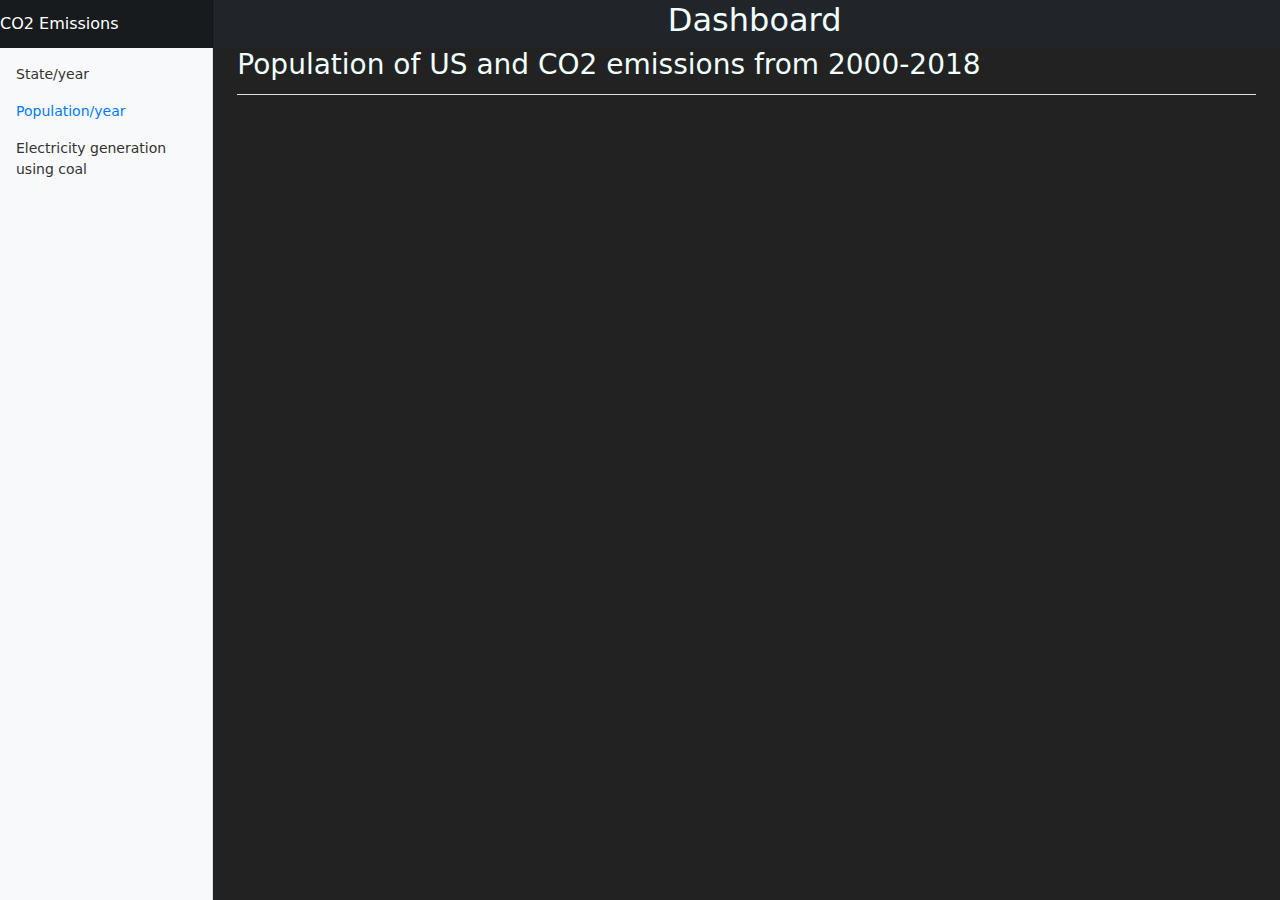
==== barPlot.html @ dfd96852 "Added line chart" ====
<!doctype html>
<html lang="en">

<head>
    <meta charset="utf-8">
    <meta name="viewport" content="width=device-width, initial-scale=1, shrink-to-fit=no">
    <meta name="description" content="">
    <meta name="author" content="">

    <link rel="stylesheet" href="./libs/css/bootstrap.min.css">
    <script src="./libs/js/bootstrap.bundle.min.js"></script>
    <script src="./libs/js/d3.min.js"></script>
    <script src="./libs/js/d3_topo.min.js"></script>

    <link rel="stylesheet" href="./style.css">
    <title>CO2 Emissions</title>
</head>

<body>
    <nav class="navbar navbar-dark sticky-top bg-dark flex-md-nowrap p-0">
        <a class="navbar-brand col-sm-3 col-md-2 mr-0" href="#">CO2 Emissions</a>
        <h1 class="h2">Dashboard</h1>
        <h3></h3>
    </nav>

    <div class="container-fluid">
        <div class="row">
            <nav class="col-md-3 col-lg-2 d-md-block bg-light sidebar collapse">
                <div class="sidebar-sticky">
                    <ul class="nav flex-column">
                        <li class="nav-item">
                            <a class="nav-link" href="/index.html">
                                State/year
                            </a>
                        </li>
                        <li class="nav-item">
                            <a class="nav-link active" href="/barPlot.html">
                                Population/year
                            </a>
                        </li>
                        <li class="nav-item">
                            <a class="nav-link" href="/lineChart.html">
                                Electricity generation using coal
                            </a>
                        </li>
                    </ul>
                </div>
            </nav>

            <main role="main" class="col-md-9 ms-sm-auto col-lg-10 px-md-4">
                <div
                    class="d-flex justify-content-start flex-wrap flex-md-nowrap align-items-center pb-1 mb-2 pl-4 border-bottom">
                    <h3>Population of US and CO2 emissions from 2000-2018</h3>
                </div>

                <svg id="bar"></svg>

            </main>
        </div>
    </div>

    <script src="./scripts/barPlotScript.js"></script>
    <div id="tooltip"></div>
</body>

</html>
---- style.css ----
body {
    background-color: #222222;
    color: azure;
}

body {
    font-size: .875rem;
}

.feather {
    width: 16px;
    height: 16px;
    vertical-align: text-bottom;
}

/*
   * Sidebar
   */

.sidebar {
    position: fixed;
    top: 10;
    bottom: 0;
    left: 0;
    /* z-index: 100; */
    /* Behind the navbar */
    padding: 0;
    box-shadow: inset -1px 0 0 rgba(0, 0, 0, .1);
}

.sidebar-sticky {
    position: -webkit-sticky;
    position: sticky;
    top: 48px;
    /* Height of navbar */
    height: calc(100vh - 48px);
    padding-top: .5rem;
    overflow-x: hidden;
    overflow-y: auto;
    /* Scrollable contents if viewport is shorter than content. */
}

.sidebar .nav-link {
    font-weight: 500;
    color: #333;
}

.sidebar .nav-link .feather {
    margin-right: 4px;
    color: #999;
}

.sidebar .nav-link.active {
    color: #007bff;
}

.sidebar .nav-link:hover .feather,
.sidebar .nav-link.active .feather {
    color: inherit;
}

.sidebar-heading {
    font-size: .75rem;
    text-transform: uppercase;
}

/*
   * Navbar
   */

.navbar-brand {
    padding-top: .75rem;
    padding-bottom: .75rem;
    font-size: 1rem;
    background-color: rgba(0, 0, 0, .25);
    box-shadow: inset -1px 0 0 rgba(0, 0, 0, .25);
}

.navbar .form-control {
    padding: .75rem 1rem;
    border-width: 0;
    border-radius: 0;
}

.form-control-dark {
    color: #fff;
    background-color: rgba(255, 255, 255, .1);
    border-color: rgba(255, 255, 255, .1);
}

.form-control-dark:focus {
    border-color: transparent;
    box-shadow: 0 0 0 3px rgba(255, 255, 255, .25);
}

/*
   * Utilities
   */

.border-top {
    border-top: 1px solid #e5e5e5;
}

.border-bottom {
    border-bottom: 1px solid #e5e5e5;
}


path.geoPath {
    stroke-width: .4px;
    stroke: black
}

path.geoPath:hover {
    opacity: .6;
    stroke: black;
    stroke-width: 1.5px;
}

#tooltip {
    color: black;
    position: absolute;
    opacity: 0;
    top: 0;
    left: 0;
    width: auto;
    padding: 10px;
    background: white;
    font-family: sans-serif;
    font-size: medium;
    border-radius: 10px;
    line-height: 1;
}

.line1 {
    fill: none;
    stroke-width: 4px;
    stroke: orangered;
    fill-opacity: 40%;
}

.axis {
    fill: none;
    font-size: 12pt;
    font-weight: lighter;
    stroke-width: 1px;
    stroke: azure;
    fill-opacity: 60%;
}

.chartTitle {
    font-weight: lighter;
    stroke-width: 1.5px;
    stroke: azure;
    font-size: 15pt;

}
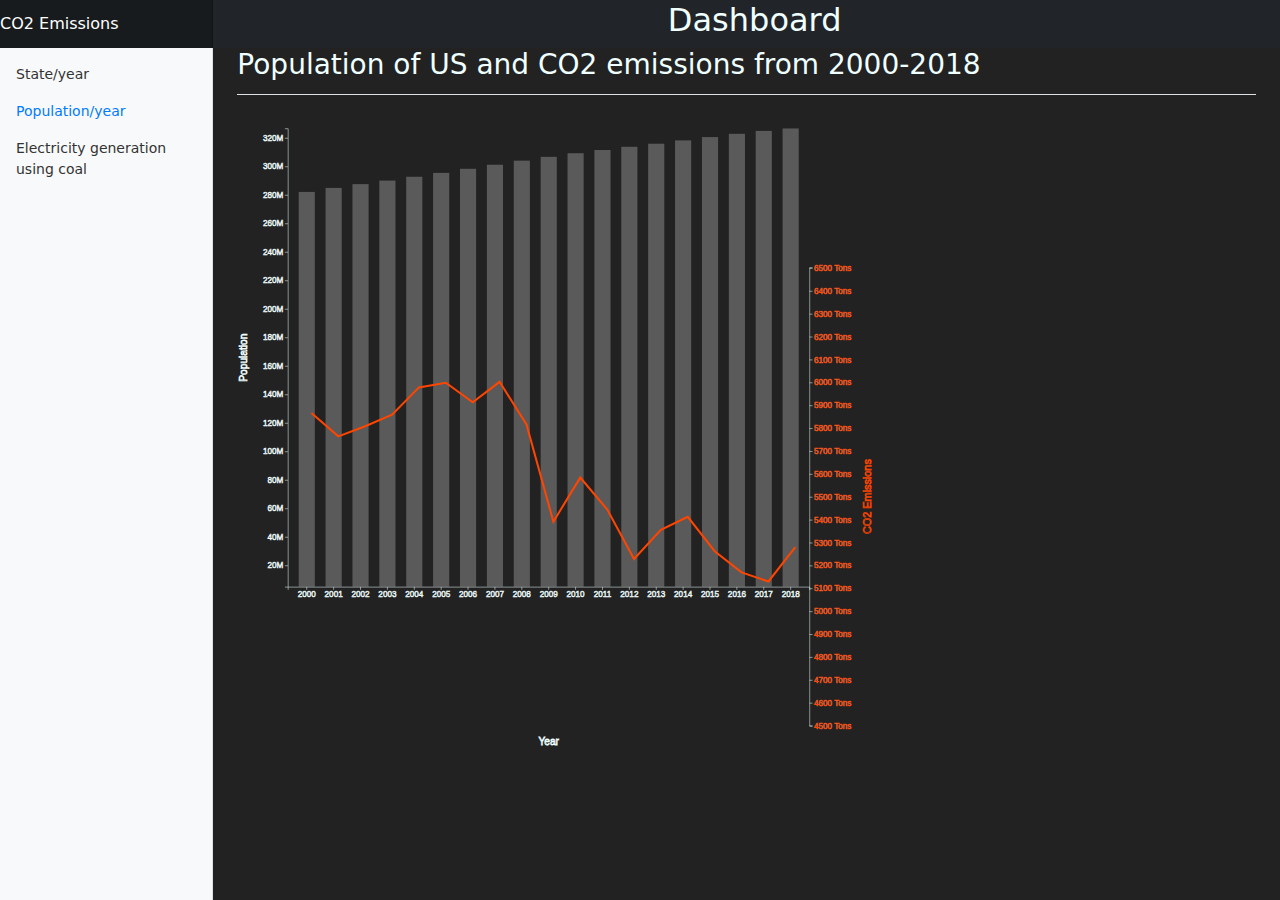
==== commit dfbbb1b0: "Adjusted redirect links" ====
--- a/barPlot.html
+++ b/barPlot.html
@@ -29,17 +29,17 @@
                 <div class="sidebar-sticky">
                     <ul class="nav flex-column">
                         <li class="nav-item">
-                            <a class="nav-link" href="/index.html">
+                            <a class="nav-link" href="index.html">
                                 State/year
                             </a>
                         </li>
                         <li class="nav-item">
-                            <a class="nav-link active" href="/barPlot.html">
+                            <a class="nav-link active" href="#">
                                 Population/year
                             </a>
                         </li>
                         <li class="nav-item">
-                            <a class="nav-link" href="/lineChart.html">
+                            <a class="nav-link" href="lineChart.html">
                                 Electricity generation using coal
                             </a>
                         </li>
--- a/style.css
+++ b/style.css
@@ -148,10 +148,32 @@
     fill-opacity: 60%;
 }
 
+.rightAxis {
+    fill: none;
+    font-size: 12pt;
+    font-weight: lighter;
+    stroke-width: 1px;
+    stroke: orangered;
+    fill-opacity: 60%;
+}
+
 .chartTitle {
     font-weight: lighter;
     stroke-width: 1.5px;
     stroke: azure;
     font-size: 15pt;
 
+}
+
+.rightChartTitle {
+    font-weight: lighter;
+    stroke-width: 1.5px;
+    stroke: orangered;
+    font-size: 16pt;
+
+}
+
+.bar {
+    fill: gray;
+    opacity: 0.6;
 }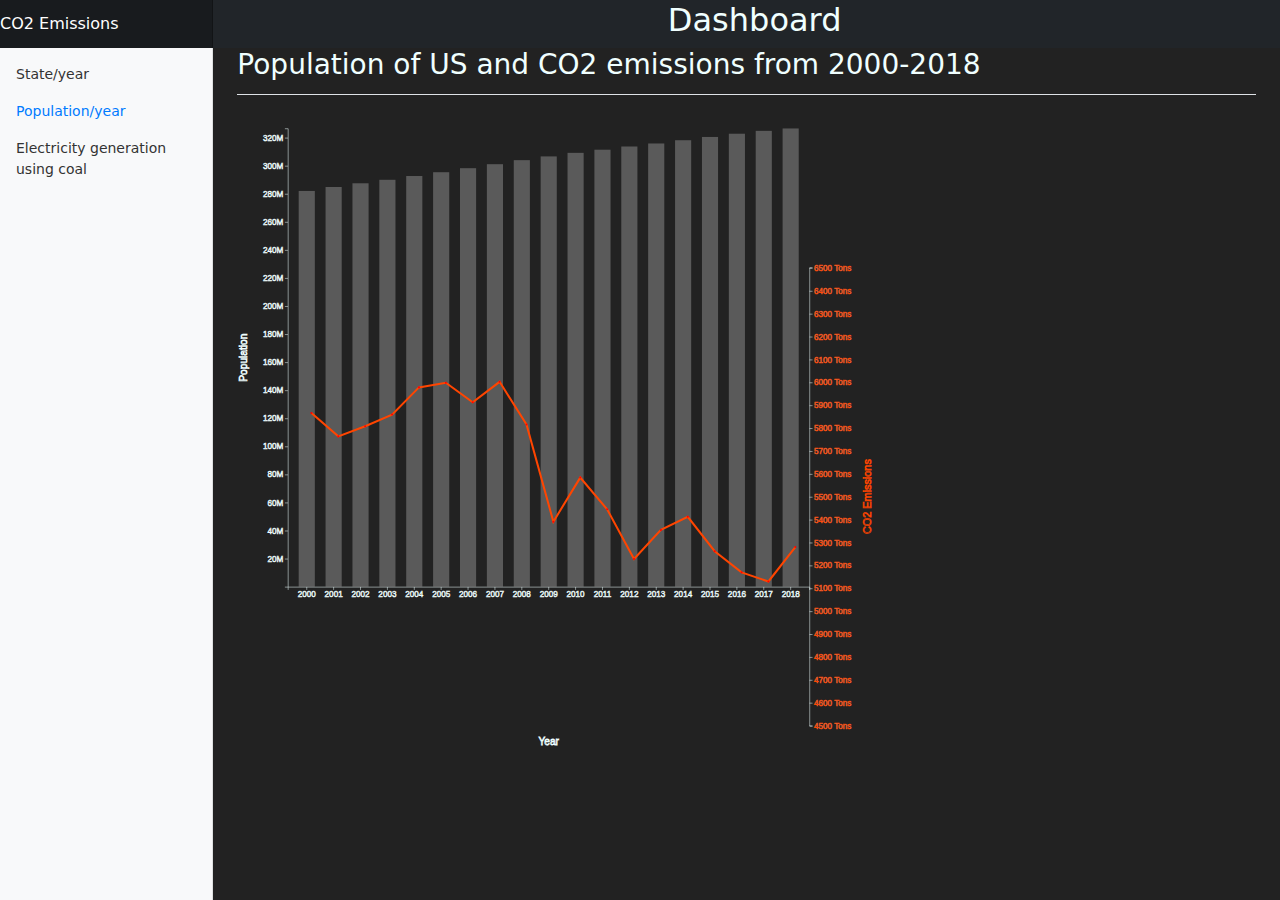
==== commit 603e8419: "Added styling" ====
--- a/barPlot.html
+++ b/barPlot.html
@@ -17,6 +17,8 @@
 </head>
 
 <body>
+    <div id="tooltip"></div>
+
     <nav class="navbar navbar-dark sticky-top bg-dark flex-md-nowrap p-0">
         <a class="navbar-brand col-sm-3 col-md-2 mr-0" href="#">CO2 Emissions</a>
         <h1 class="h2">Dashboard</h1>
@@ -29,7 +31,7 @@
                 <div class="sidebar-sticky">
                     <ul class="nav flex-column">
                         <li class="nav-item">
-                            <a class="nav-link" href="index.html">
+                            <a class="nav-link" href="./index.html">
                                 State/year
                             </a>
                         </li>
@@ -39,7 +41,7 @@
                             </a>
                         </li>
                         <li class="nav-item">
-                            <a class="nav-link" href="lineChart.html">
+                            <a class="nav-link" href="./lineChart.html">
                                 Electricity generation using coal
                             </a>
                         </li>
@@ -60,7 +62,6 @@
     </div>
 
     <script src="./scripts/barPlotScript.js"></script>
-    <div id="tooltip"></div>
 </body>
 
 </html>--- a/style.css
+++ b/style.css
@@ -139,6 +139,13 @@
     fill-opacity: 40%;
 }
 
+.line1:hover {
+    fill: none;
+    stroke-width: 6px;
+    stroke: orange;
+    fill-opacity: 30%;
+}
+
 .axis {
     fill: none;
     font-size: 12pt;
@@ -176,4 +183,9 @@
 .bar {
     fill: gray;
     opacity: 0.6;
+}
+
+.bar:hover {
+    fill: lightgray;
+    opacity: 0.7;
 }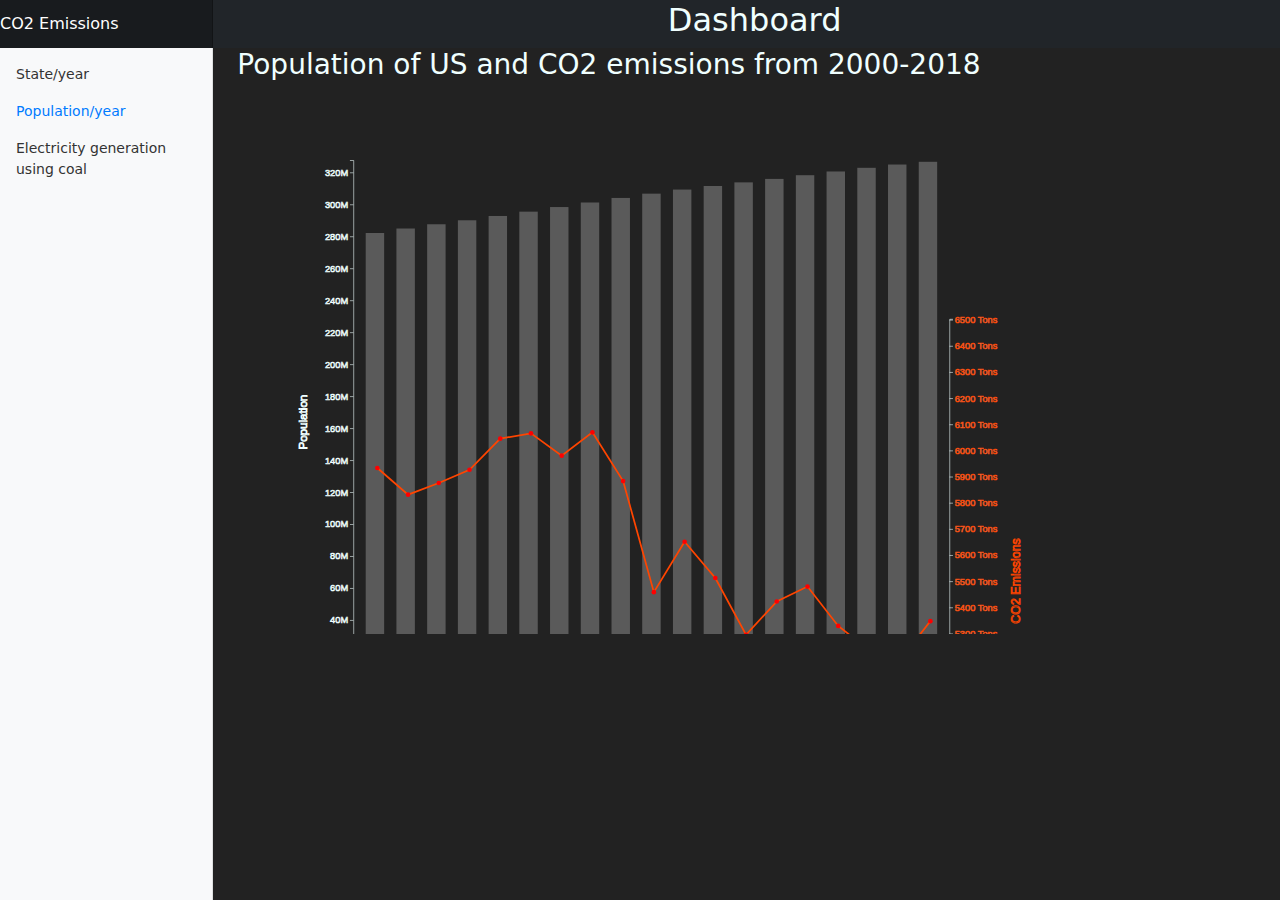
==== commit 28d110b1: "Fixes" ====
--- a/barPlot.html
+++ b/barPlot.html
@@ -51,7 +51,7 @@
 
             <main role="main" class="col-md-9 ms-sm-auto col-lg-10 px-md-4">
                 <div
-                    class="d-flex justify-content-start flex-wrap flex-md-nowrap align-items-center pb-1 mb-2 pl-4 border-bottom">
+                    class="d-flex justify-content-start flex-wrap flex-md-nowrap align-items-center pb-1 mb-2 pl-4">
                     <h3>Population of US and CO2 emissions from 2000-2018</h3>
                 </div>
 
--- a/style.css
+++ b/style.css
@@ -134,14 +134,14 @@
 
 .line1 {
     fill: none;
-    stroke-width: 4px;
+    stroke-width: 3px;
     stroke: orangered;
     fill-opacity: 40%;
 }
 
 .line1:hover {
     fill: none;
-    stroke-width: 6px;
+    stroke-width: 7px;
     stroke: orange;
     fill-opacity: 30%;
 }
@@ -188,4 +188,20 @@
 .bar:hover {
     fill: lightgray;
     opacity: 0.7;
-}+}
+
+.legend2,
+.legend2ordinal {
+    background-color: #fff;
+    width: 100px;
+    height: 200px;
+    border: 1px solid #bbb;
+    margin: 10px;
+    float: right;
+}
+
+.input-group-text{
+    background-color: #222222;
+    border: none;
+    color: azure;
+}
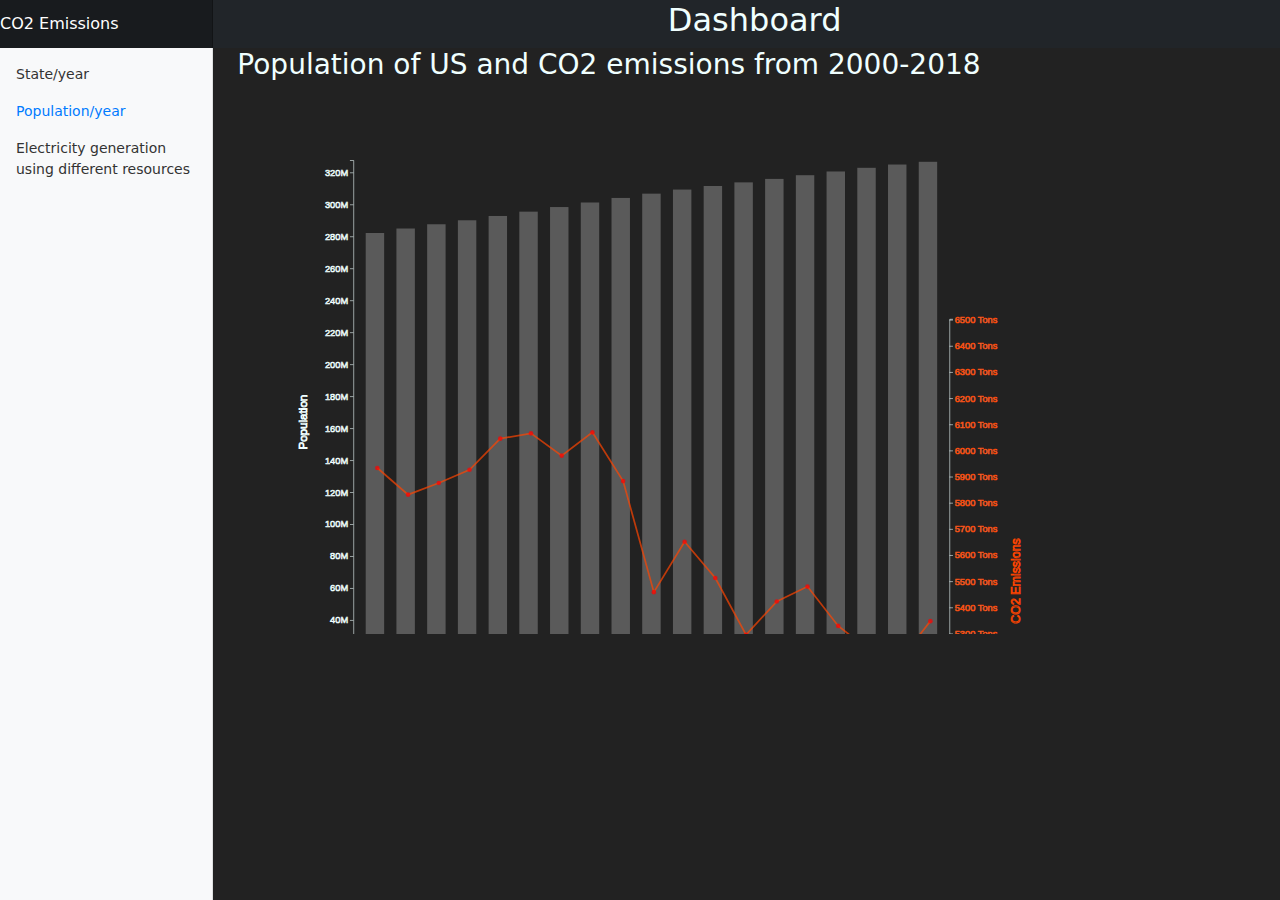
==== commit 342e3b80: "Added resoruce lines" ====
--- a/barPlot.html
+++ b/barPlot.html
@@ -42,7 +42,7 @@
                         </li>
                         <li class="nav-item">
                             <a class="nav-link" href="./lineChart.html">
-                                Electricity generation using coal
+                                Electricity generation using different resources
                             </a>
                         </li>
                     </ul>
--- a/style.css
+++ b/style.css
@@ -132,18 +132,18 @@
     line-height: 1;
 }
 
-.line1 {
+.line {
     fill: none;
     stroke-width: 3px;
-    stroke: orangered;
-    fill-opacity: 40%;
-}
-
-.line1:hover {
+    /* stroke: orangered; */
+    opacity: 70%;
+}
+
+.line:hover {
     fill: none;
     stroke-width: 7px;
-    stroke: orange;
-    fill-opacity: 30%;
+    /* stroke: orange; */
+    opacity: 60%;
 }
 
 .axis {
@@ -190,18 +190,43 @@
     opacity: 0.7;
 }
 
-.legend2,
-.legend2ordinal {
-    background-color: #fff;
-    width: 100px;
+.legend2 {
+    position: absolute;
+    right: 0.5vw;
+    top: 22.5vh;
+    width: 120px;
     height: 200px;
     border: 1px solid #bbb;
-    margin: 10px;
+    margin: 5px;
     float: right;
-}
-
-.input-group-text{
+    font-size: 10pt;
+    color: white;
+}
+
+.input-group-text {
     background-color: #222222;
     border: none;
     color: azure;
 }
+
+.circ {
+    /* fill: gray; */
+    stroke: none;
+    opacity: 0.7;
+}
+
+.circ:hover {
+    opacity: 0.9;
+}
+
+.legend {
+    position: absolute;
+    right: 0.5vw;
+    top: 20vh;
+    width: 180px;
+    height: 150px;
+    border: 1px solid #bbb;
+    margin: 5px;
+    float: right;
+    font-size: 10pt;
+}